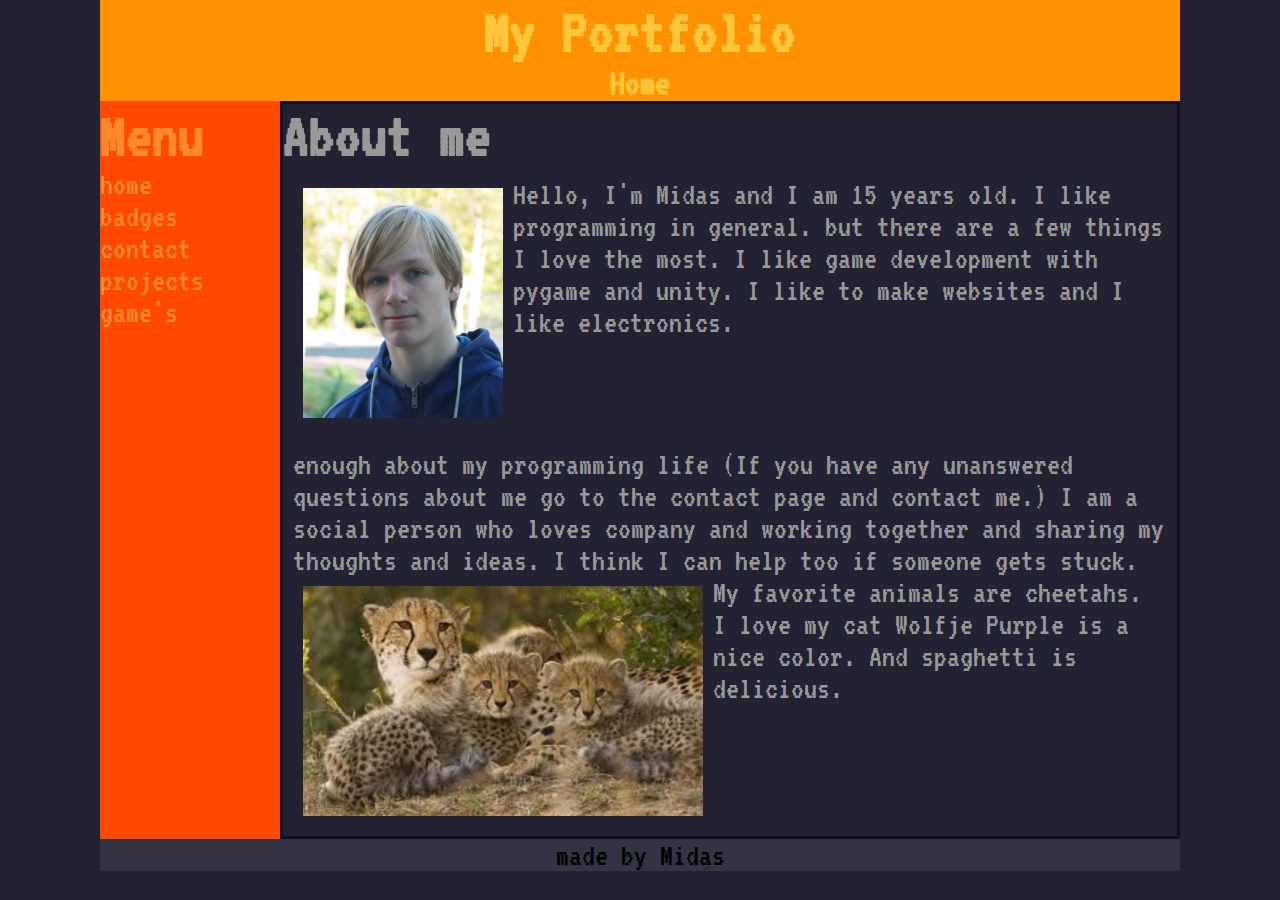
==== index.html @ 2a238517 "add css flip to site for future use" ====
<!DOCTYPE html>
<html>
  <head>
    <meta charset="utf-8">
    <style>
    @import url('https://fonts.googleapis.com/css?family=VT323');
    </style>
    <link rel="stylesheet" href="css/style.css" id="css_link">
    <script type="text/javascript" src="css_flip.js"></script>
    <title>home</title>
  </head>
  <body onload="set_css_state()">
    <div class="wrapper">
      <header>
        <h1>My Portfolio</h1>
        <h3>Home</h3>
      </header>
      <div class="middel">
        <nav>
          <ul>
            <li><h1>Menu</h1></li>
            <li><a href="index.html">home</a></li>
            <li><a href="badges.html">badges</a></li>
            <li><a href="contact.html">contact</a></li>
            <li><a href="projects.html">projects</a></li>
            <li><a href="game.html">game's</a></li>
          </ul>
        </nav>
        <section>
          <div class="home_section">
            <h1>About me</h1>
            <p>
              Hello, I'm Midas and I am 15 years old.
              <img src="images/headshot.jpg" alt="headshot" width="200" height="230">
              I like programming in general. but there are a few things I love the most. I like game development with pygame and unity.  I like to make websites and I like electronics.
            </p>
            <p>
              enough about my programming life (If you have any unanswered questions about me go to the contact page and contact me.)
              I am a social person who loves company and working together and sharing my thoughts and ideas. I think I can help too if someone gets stuck.
              <img src="images/cheeta.jpg" alt="cheetah" width="400" height="230">
              My favorite animals are cheetahs.
              I love my cat Wolfje
              Purple is a nice color.
              And spaghetti is delicious.
            </p>
            <br>
            <!--
              <button onclick="flip_css()">
                <p id='flip_button_text'>change style to new</p>
              </button>
            -->
          </div>
        </section>
      </div>
      <footer><p>made by Midas</p></footer>
    </div>
  </body>
</html>
---- css/style.css ----
*{
  margin: 0px;
  padding: 0px;
}

body{
  background-color: #222233;
  font-family: 'VT323', monospace;
  font-size: 200%;
}

.wrapper{
  width: 1080px;
  margin: auto;
}

header{
  color: #ffc63c;
  background-color: #ff9200;
  text-align: center;
  float: left;
  width: 100%;
}

.middel{
  display: table;
  width: 100%;
  clear: left;
  float: left;
}

nav{
  display: table-cell;
  width: 15%;
  height: 100%;
  background-color: #ff4900;
  color: #ff892a;
}

nav ul {
    list-style-type: none;
}

nav li a:link{
  list-style-type: none;
  color: #ff892a;
  text-decoration: none;
}

nav li a:hover{
  list-style-type: none;
  color: #ffbd4c;
  text-decoration: none;
}

nav li a:active{
  list-style-type: none;
  color: #ff892a;
  text-decoration: none;
}

nav li a:visited{
  list-style-type: none;
  color: #ff892a;
  text-decoration: none;
}

section{
  display: table-cell;
  margin: 10px;
  width: 75%;
  height: 100%;
  color: #999999;
  border-style: solid;
  border-color: #112;
}

div.home_section p img{
  float: left;
  margin: 10px;
}
div.home_section p{
  float: left;
  margin: 10px;
}

article{
  border-color: #112;
  border-style: solid;
  margin: 10px;
}

article h1{
  background-color: #334;
}

article p {
  margin: 10px;
}

article p img{
  float: left;
  margin: 10px;
}

figure{
  display: inline-block;
}

footer{
  text-align: center;
  float: left;
  clear: both;
  width: 100%;
  background-color: #333344;
}

.credly__user > div > div {
  background-color: #222233 !important;
}

.credly__user a {
  background-color: #223 !important;
  width: 100px !important;
  height: 100px !important;
  border-color: #223 !important;
  border-radius: 15px 50px 30px 5px !important;
}

.credly__user a img {
  width: 75px !important;
  height: 75px !important;
}

.credly__user p {
  color: #223 !important;
}
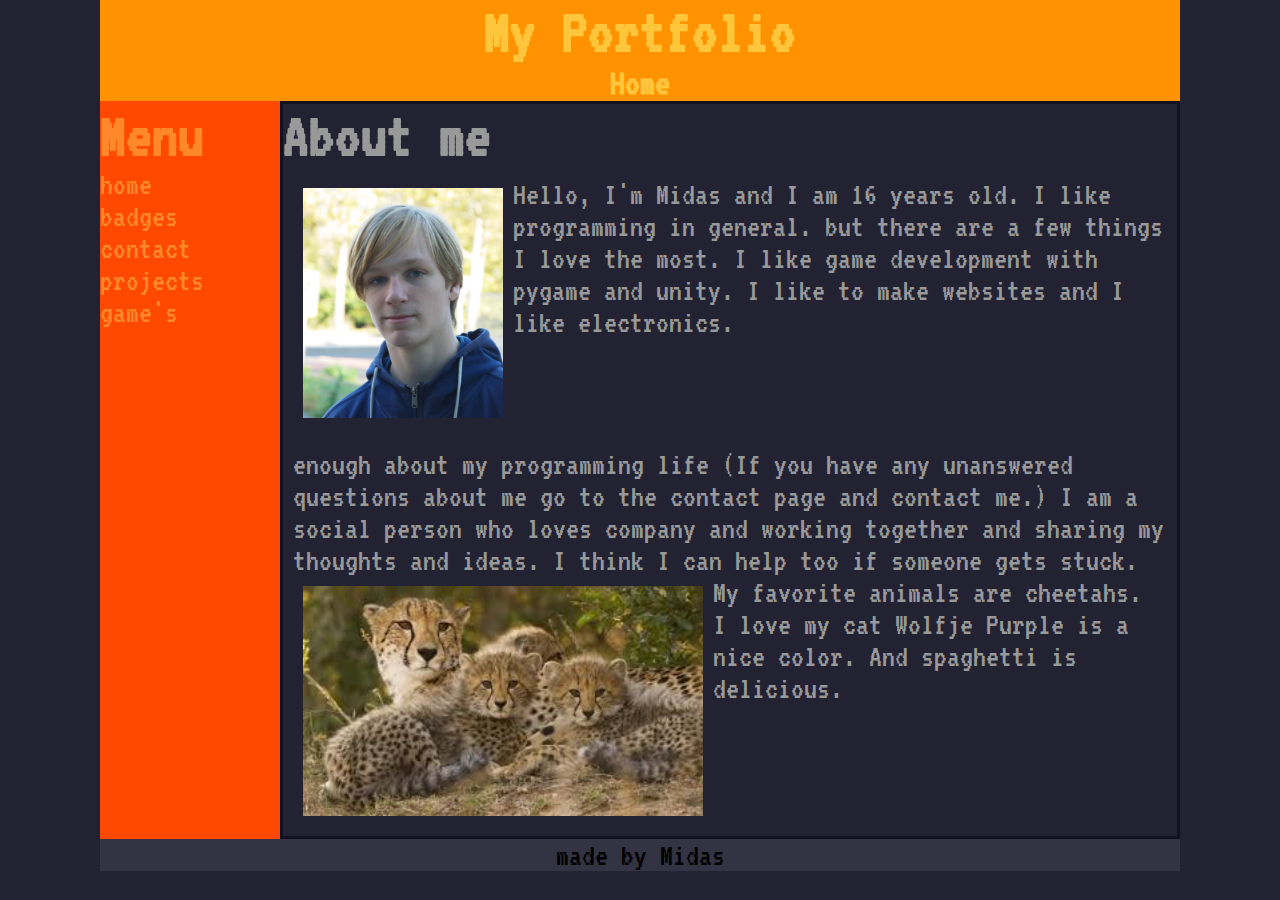
==== commit 11418821: "Add Ai learns to drive to projects" ====
--- a/index.html
+++ b/index.html
@@ -30,7 +30,7 @@
           <div class="home_section">
             <h1>About me</h1>
             <p>
-              Hello, I'm Midas and I am 15 years old.
+              Hello, I'm Midas and I am 16 years old.
               <img src="images/headshot.jpg" alt="headshot" width="200" height="230">
               I like programming in general. but there are a few things I love the most. I like game development with pygame and unity.  I like to make websites and I like electronics.
             </p>
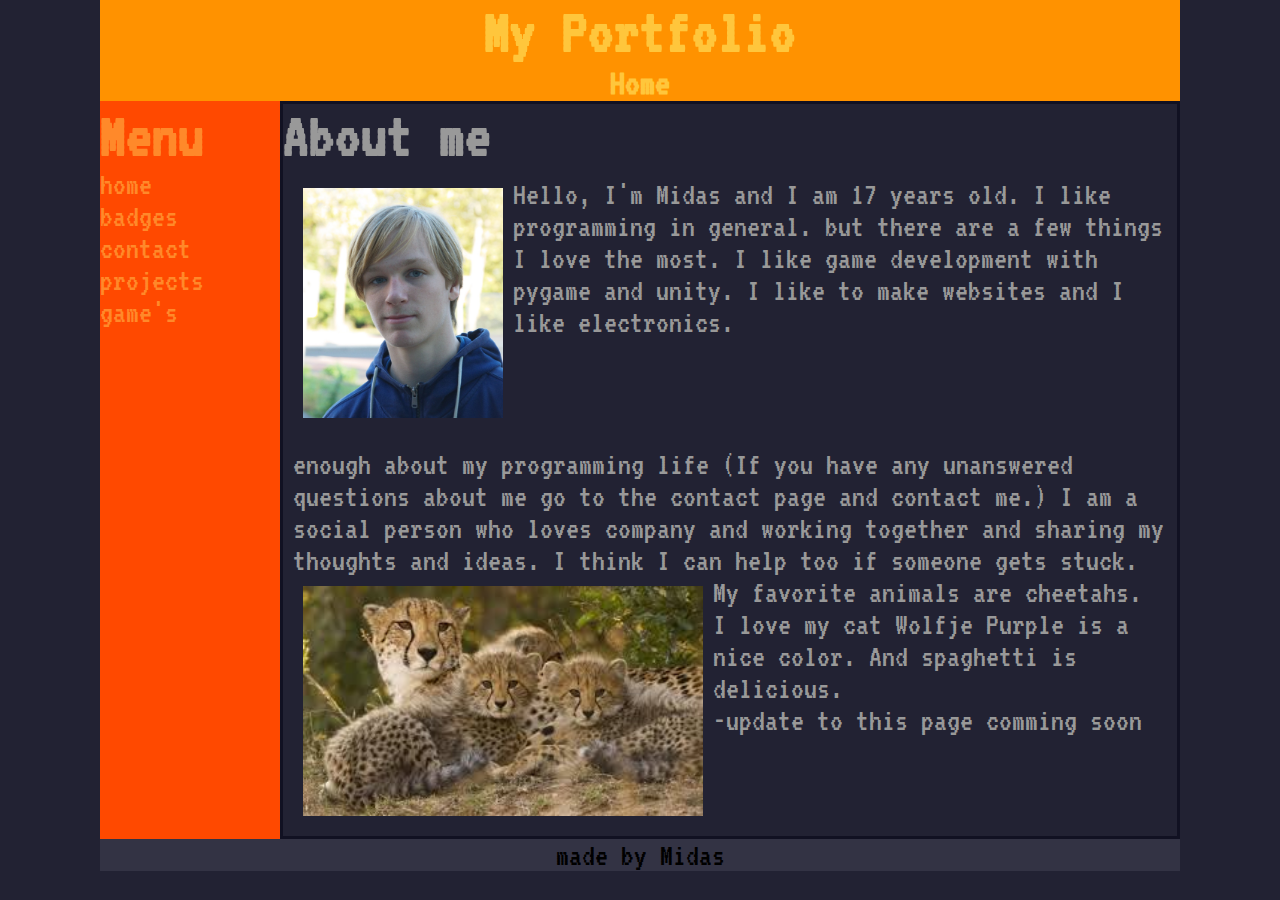
==== commit b6e227c7: "[change] the text" ====
--- a/index.html
+++ b/index.html
@@ -1,58 +1,61 @@
-<!DOCTYPE html>
-<html>
-  <head>
-    <meta charset="utf-8">
-    <style>
-    @import url('https://fonts.googleapis.com/css?family=VT323');
-    </style>
-    <link rel="stylesheet" href="css/style.css" id="css_link">
-    <script type="text/javascript" src="css_flip.js"></script>
-    <title>home</title>
-  </head>
-  <body onload="set_css_state()">
-    <div class="wrapper">
-      <header>
-        <h1>My Portfolio</h1>
-        <h3>Home</h3>
-      </header>
-      <div class="middel">
-        <nav>
-          <ul>
-            <li><h1>Menu</h1></li>
-            <li><a href="index.html">home</a></li>
-            <li><a href="badges.html">badges</a></li>
-            <li><a href="contact.html">contact</a></li>
-            <li><a href="projects.html">projects</a></li>
-            <li><a href="game.html">game's</a></li>
-          </ul>
-        </nav>
-        <section>
-          <div class="home_section">
-            <h1>About me</h1>
-            <p>
-              Hello, I'm Midas and I am 16 years old.
-              <img src="images/headshot.jpg" alt="headshot" width="200" height="230">
-              I like programming in general. but there are a few things I love the most. I like game development with pygame and unity.  I like to make websites and I like electronics.
-            </p>
-            <p>
-              enough about my programming life (If you have any unanswered questions about me go to the contact page and contact me.)
-              I am a social person who loves company and working together and sharing my thoughts and ideas. I think I can help too if someone gets stuck.
-              <img src="images/cheeta.jpg" alt="cheetah" width="400" height="230">
-              My favorite animals are cheetahs.
-              I love my cat Wolfje
-              Purple is a nice color.
-              And spaghetti is delicious.
-            </p>
-            <br>
-            <!--
-              <button onclick="flip_css()">
-                <p id='flip_button_text'>change style to new</p>
-              </button>
-            -->
-          </div>
-        </section>
-      </div>
-      <footer><p>made by Midas</p></footer>
-    </div>
-  </body>
-</html>
+<!DOCTYPE html>
+<html>
+  <head>
+    <meta charset="utf-8">
+    <style>
+    @import url('https://fonts.googleapis.com/css?family=VT323');
+    </style>
+    <link rel="stylesheet" href="css/style.css" id="css_link">
+    <script type="text/javascript" src="css_flip.js"></script>
+    <title>home</title>
+  </head>
+  <body onload="set_css_state()">
+    <div class="wrapper">
+      <header>
+        <h1>My Portfolio</h1>
+        <h3>Home</h3>
+      </header>
+      <div class="middel">
+        <nav>
+          <ul>
+            <li><h1>Menu</h1></li>
+            <li><a href="index.html">home</a></li>
+            <li><a href="badges.html">badges</a></li>
+            <li><a href="contact.html">contact</a></li>
+            <li><a href="projects.html">projects</a></li>
+            <li><a href="game.html">game's</a></li>
+          </ul>
+        </nav>
+        <section>
+          <div class="home_section">
+            <h1>About me</h1>
+            <p>
+              Hello, I'm Midas and I am 17 years old.
+              <img src="images/headshot.jpg" alt="headshot" width="200" height="230">
+              I like programming in general. but there are a few things I love the most. I like game development with pygame and unity.  I like to make websites and I like electronics.
+            </p>
+            <p>
+              enough about my programming life (If you have any unanswered questions about me go to the contact page and contact me.)
+              I am a social person who loves company and working together and sharing my thoughts and ideas. I think I can help too if someone gets stuck.
+              <img src="images/cheeta.jpg" alt="cheetah" width="400" height="230">
+              My favorite animals are cheetahs.
+              I love my cat Wolfje
+              Purple is a nice color.
+              And spaghetti is delicious.
+              <br>
+
+              -update to this page comming soon
+            </p>
+            <br>
+            <!--
+              <button onclick="flip_css()">
+                <p id='flip_button_text'>change style to new</p>
+              </button>
+            -->
+          </div>
+        </section>
+      </div>
+      <footer><p>made by Midas</p></footer>
+    </div>
+  </body>
+</html>
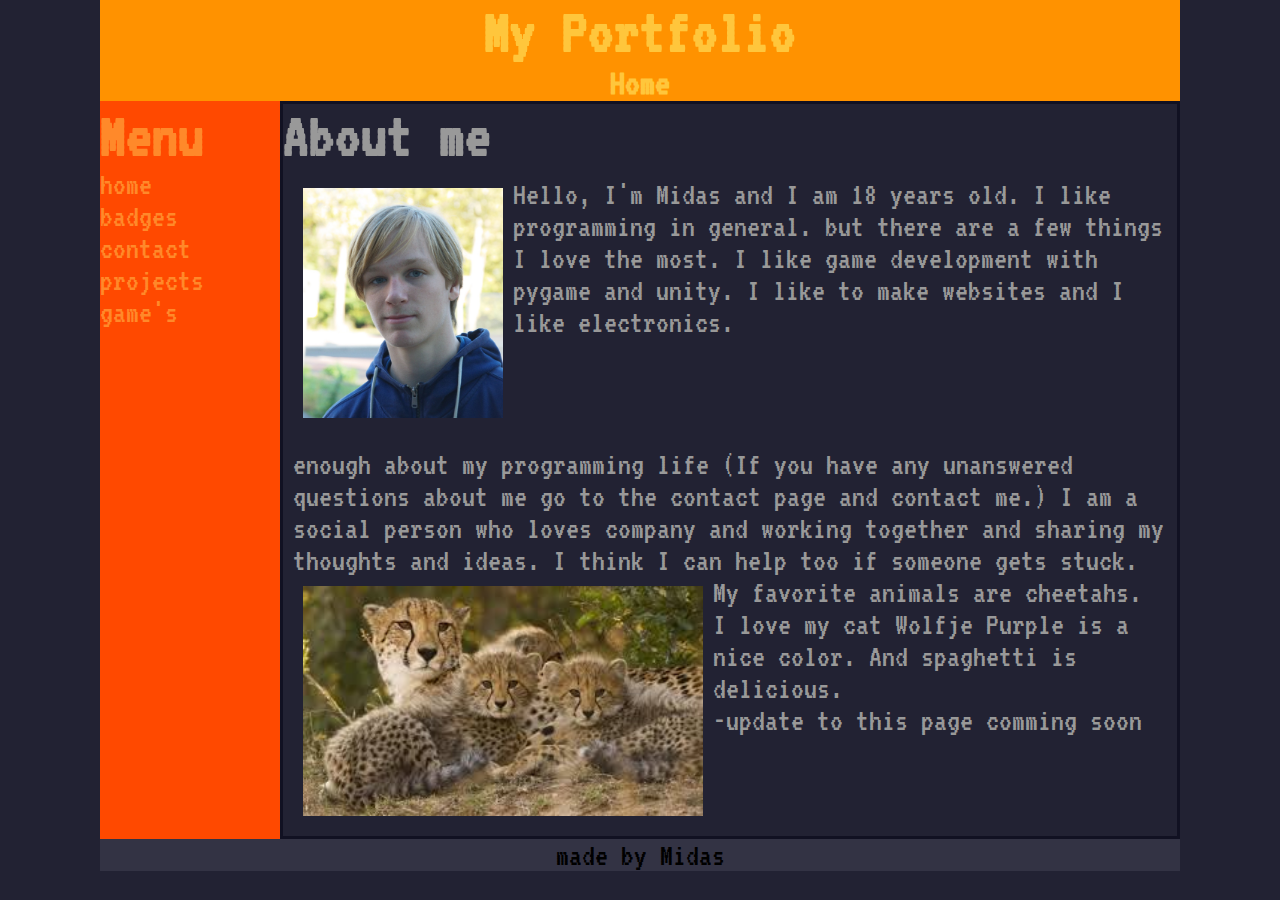
==== commit f6c96fab: "[change] title of page and age" ====
--- a/index.html
+++ b/index.html
@@ -7,7 +7,7 @@
     </style>
     <link rel="stylesheet" href="css/style.css" id="css_link">
     <script type="text/javascript" src="css_flip.js"></script>
-    <title>home</title>
+    <title>Midas S - Home</title>
   </head>
   <body onload="set_css_state()">
     <div class="wrapper">
@@ -30,7 +30,7 @@
           <div class="home_section">
             <h1>About me</h1>
             <p>
-              Hello, I'm Midas and I am 17 years old.
+              Hello, I'm Midas and I am 18 years old.
               <img src="images/headshot.jpg" alt="headshot" width="200" height="230">
               I like programming in general. but there are a few things I love the most. I like game development with pygame and unity.  I like to make websites and I like electronics.
             </p>
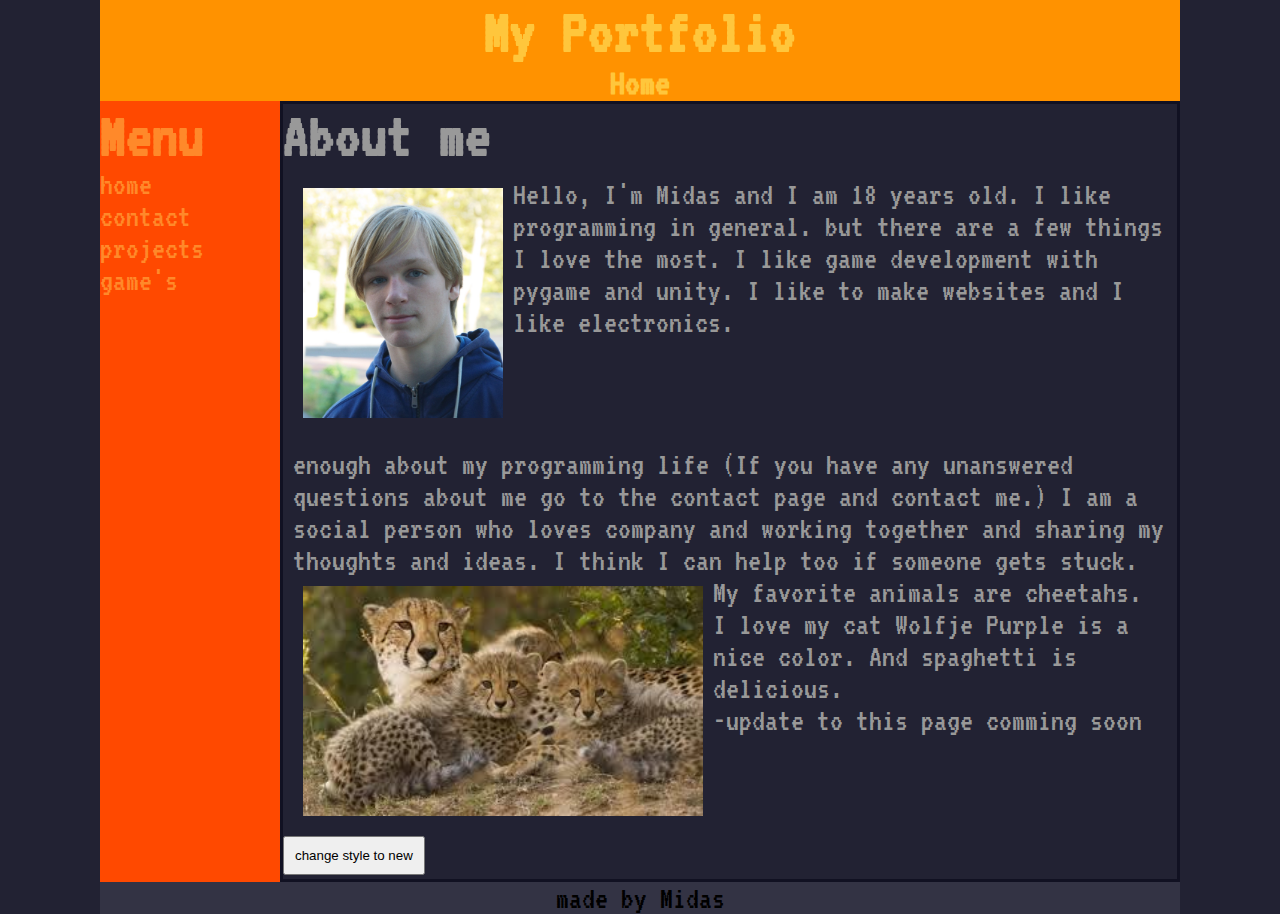
==== commit 883a31f0: "new style" ====
--- a/index.html
+++ b/index.html
@@ -20,7 +20,7 @@
           <ul>
             <li><h1>Menu</h1></li>
             <li><a href="index.html">home</a></li>
-            <li><a href="badges.html">badges</a></li>
+            <!-- <li><a href="badges.html">badges</a></li> -->
             <li><a href="contact.html">contact</a></li>
             <li><a href="projects.html">projects</a></li>
             <li><a href="game.html">game's</a></li>
@@ -47,11 +47,11 @@
               -update to this page comming soon
             </p>
             <br>
-            <!--
+            
               <button onclick="flip_css()">
                 <p id='flip_button_text'>change style to new</p>
               </button>
-            -->
+           
           </div>
         </section>
       </div>
--- a/css/style.css
+++ b/css/style.css
@@ -115,7 +115,7 @@
   background-color: #333344;
 }
 
-.credly__user > div > div {
+/* .credly__user > div > div {
   background-color: #222233 !important;
 }
 
@@ -134,4 +134,4 @@
 
 .credly__user p {
   color: #223 !important;
-}
+} */
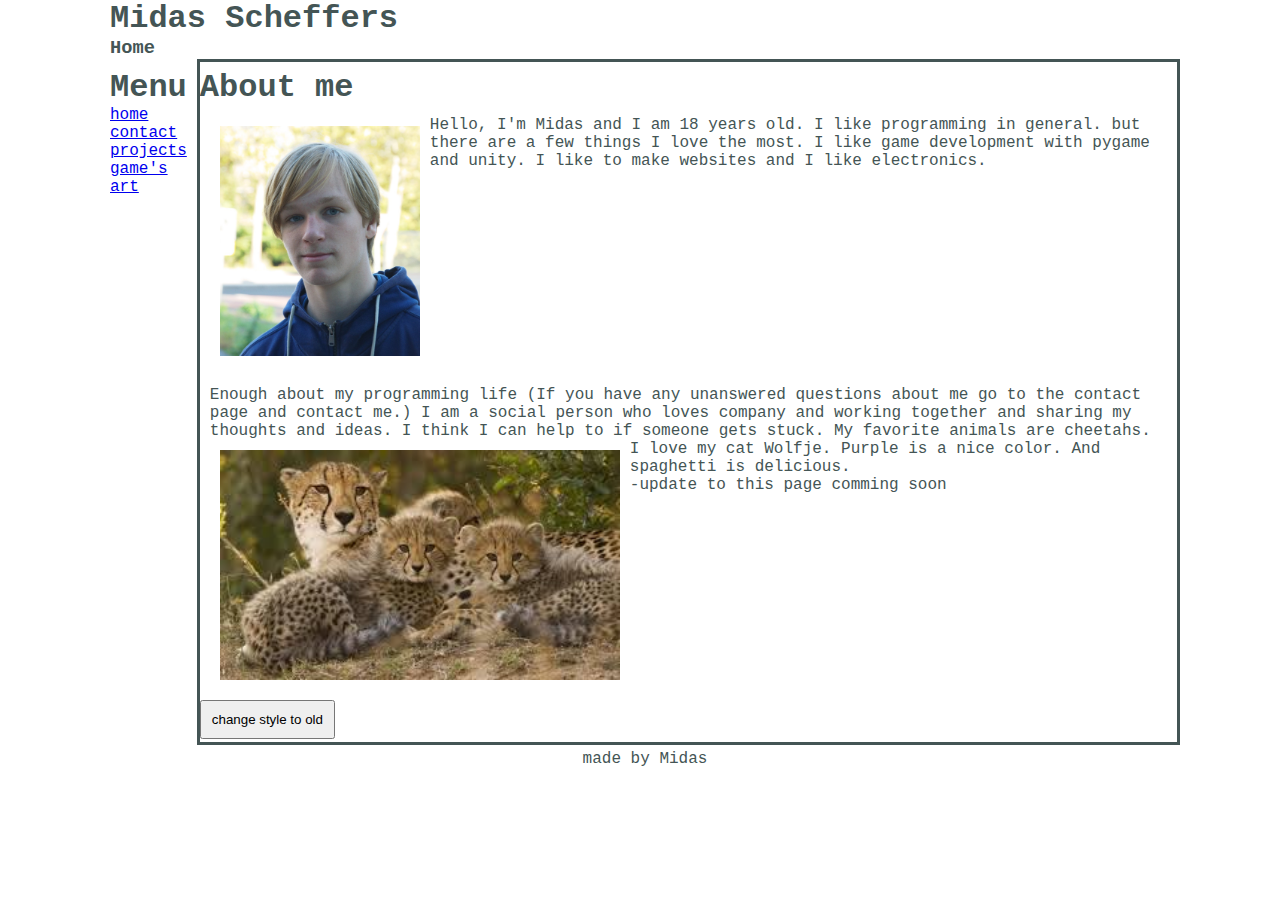
==== commit 1fe03450: "[change] new style, put everything in the right spot" ====
--- a/index.html
+++ b/index.html
@@ -12,7 +12,7 @@
   <body onload="set_css_state()">
     <div class="wrapper">
       <header>
-        <h1>My Portfolio</h1>
+        <h1>Midas Scheffers</h1>
         <h3>Home</h3>
       </header>
       <div class="middel">
@@ -24,6 +24,7 @@
             <li><a href="contact.html">contact</a></li>
             <li><a href="projects.html">projects</a></li>
             <li><a href="game.html">game's</a></li>
+            <li><a href="art.html">art</a></li>
           </ul>
         </nav>
         <section>
@@ -35,11 +36,11 @@
               I like programming in general. but there are a few things I love the most. I like game development with pygame and unity.  I like to make websites and I like electronics.
             </p>
             <p>
-              enough about my programming life (If you have any unanswered questions about me go to the contact page and contact me.)
-              I am a social person who loves company and working together and sharing my thoughts and ideas. I think I can help too if someone gets stuck.
+              Enough about my programming life (If you have any unanswered questions about me go to the contact page and contact me.)
+              I am a social person who loves company and working together and sharing my thoughts and ideas. I think I can help to if someone gets stuck.
               <img src="images/cheeta.jpg" alt="cheetah" width="400" height="230">
               My favorite animals are cheetahs.
-              I love my cat Wolfje
+              I love my cat Wolfje.
               Purple is a nice color.
               And spaghetti is delicious.
               <br>
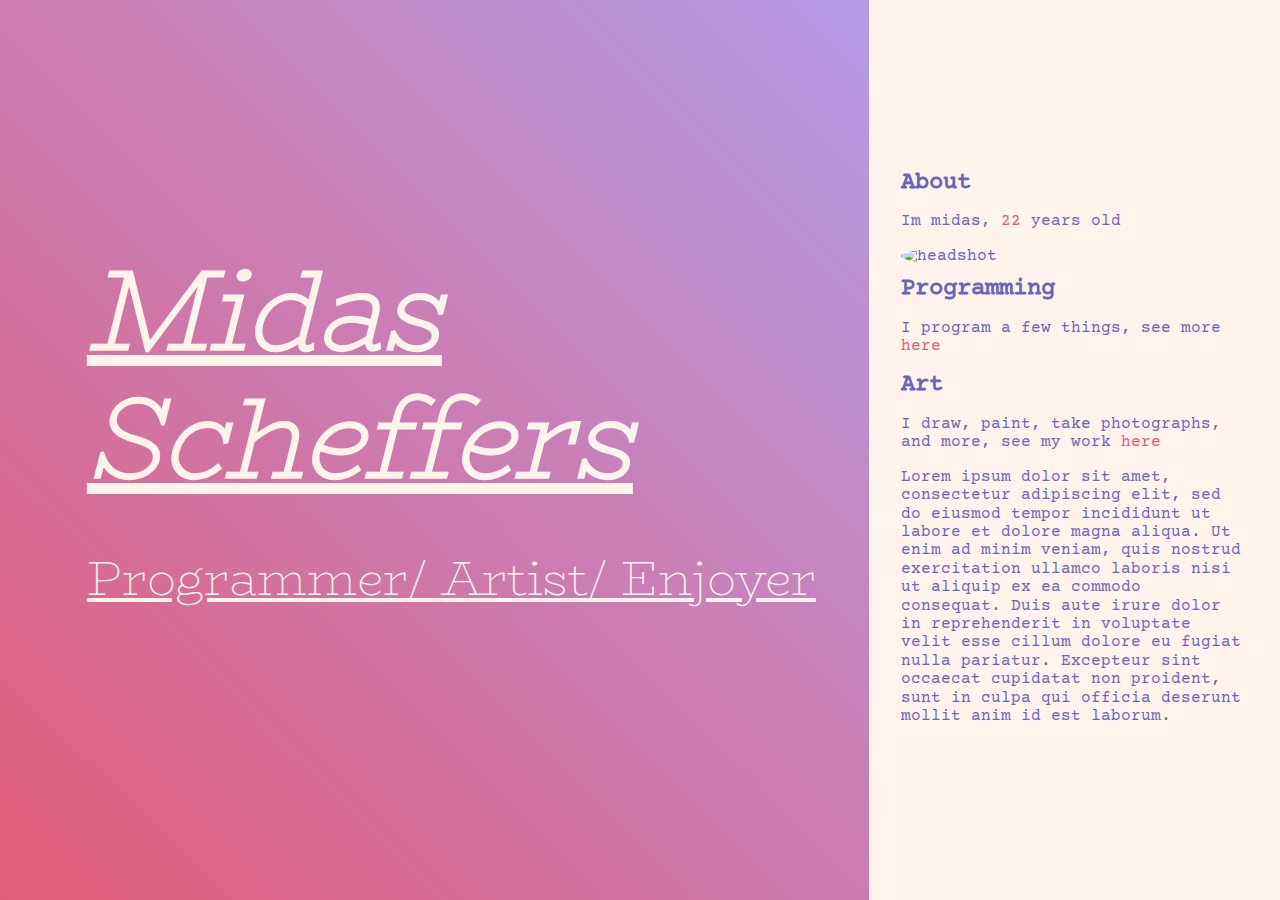
==== commit cdb79323: "[change] to new scheme" ====
--- a/index.html
+++ b/index.html
@@ -1,62 +1,38 @@
-<!DOCTYPE html>
-<html>
-  <head>
-    <meta charset="utf-8">
-    <style>
-    @import url('https://fonts.googleapis.com/css?family=VT323');
-    </style>
-    <link rel="stylesheet" href="css/style.css" id="css_link">
-    <script type="text/javascript" src="css_flip.js"></script>
-    <title>Midas S - Home</title>
-  </head>
-  <body onload="set_css_state()">
-    <div class="wrapper">
-      <header>
-        <h1>Midas Scheffers</h1>
-        <h3>Home</h3>
-      </header>
-      <div class="middel">
-        <nav>
-          <ul>
-            <li><h1>Menu</h1></li>
-            <li><a href="index.html">home</a></li>
-            <!-- <li><a href="badges.html">badges</a></li> -->
-            <li><a href="contact.html">contact</a></li>
-            <li><a href="projects.html">projects</a></li>
-            <li><a href="game.html">game's</a></li>
-            <li><a href="art.html">art</a></li>
-          </ul>
-        </nav>
-        <section>
-          <div class="home_section">
-            <h1>About me</h1>
-            <p>
-              Hello, I'm Midas and I am 18 years old.
-              <img src="images/headshot.jpg" alt="headshot" width="200" height="230">
-              I like programming in general. but there are a few things I love the most. I like game development with pygame and unity.  I like to make websites and I like electronics.
-            </p>
-            <p>
-              Enough about my programming life (If you have any unanswered questions about me go to the contact page and contact me.)
-              I am a social person who loves company and working together and sharing my thoughts and ideas. I think I can help to if someone gets stuck.
-              <img src="images/cheeta.jpg" alt="cheetah" width="400" height="230">
-              My favorite animals are cheetahs.
-              I love my cat Wolfje.
-              Purple is a nice color.
-              And spaghetti is delicious.
-              <br>
-
-              -update to this page comming soon
-            </p>
-            <br>
-            
-              <button onclick="flip_css()">
-                <p id='flip_button_text'>change style to new</p>
-              </button>
-           
-          </div>
-        </section>
-      </div>
-      <footer><p>made by Midas</p></footer>
-    </div>
-  </body>
-</html>
+<!DOCTYPE html>
+<html lang="en">
+<head>
+    <meta charset="UTF-8">
+    <meta http-equiv="X-UA-Compatible" content="IE=edge">
+    <meta name="viewport" content="width=device-width, initial-scale=1.0">
+    <link rel="stylesheet" href="style/normalize.css">
+    <link rel="stylesheet" href="style/main.css">
+    <link rel="shortcut icon" type="image/jpg" href="favicon-32x32.png">
+    <title>Home - Midas Scheffers</title>
+</head>
+<body>
+    <header class="landing_head">
+        <h1>Midas Scheffers</h1>
+        <p><a href="programming.html">Programmer</a>/ <a href="art.html">Artist</a>/ Enjoyer</p>
+    </header>
+    <div class="wrapper_head">
+        <middle>
+            <h2>About</h2>
+            <p>
+                Im midas, <span id="age">age</span> years old 
+            </p>
+            <img src="images/headshot_2.jpg" alt="headshot" id="headshot">
+            
+            
+            <h2>Programming</h2>
+            <p>I program a few things, see more <a href="programming.html">here</a></p>
+            
+            <h2>Art</h2>
+            <p>I draw, paint, take photographs, and more, see my work <a href="art.html">here</a></p>
+            <p>
+                Lorem ipsum dolor sit amet, consectetur adipiscing elit, sed do eiusmod tempor incididunt ut labore et dolore magna aliqua. Ut enim ad minim veniam, quis nostrud exercitation ullamco laboris nisi ut aliquip ex ea commodo consequat. Duis aute irure dolor in reprehenderit in voluptate velit esse cillum dolore eu fugiat nulla pariatur. Excepteur sint occaecat cupidatat non proident, sunt in culpa qui officia deserunt mollit anim id est laborum.
+            </p>
+        </middle>
+    </div>
+    <script src="age.js"></script>
+</body>
+</html>--- a/style/main.css
+++ b/style/main.css
@@ -0,0 +1,218 @@
+
+:root{
+    --light: #fff3eb;
+    --lighter: #fff9f5;
+    --middle: #e25c79;
+    --dark: #aaaaff;
+    --darker: #66b;
+
+    --break-point: 60em;
+}
+
+
+@font-face {
+    font-family: 'BioRhyme';
+    font-style: normal;
+    font-weight: 200;
+    src: url(../fonts/biorhyme.woff2) format('woff2');
+}
+
+@font-face {
+    font-family: 'Courier P';
+    font-style: normal;
+    font-weight: 200;
+    src: url(../fonts/courier_prime.woff2) format('woff2');
+}
+
+
+@keyframes fadeIn {
+    0% {opacity:0; margin-left: -1vw;}
+    100% {opacity:1; margin-left: 0px;}
+}
+
+
+/* styling */
+
+
+
+body{
+    font-family: 'Courier P', 'Segoe UI', Tahoma, Verdana, sans-serif;
+    background-color: var(--light);
+    color: var(--darker);
+    overflow-x: hidden;
+    padding: 0px;
+    margin: 0px;
+    background: var(--dark);
+    background: linear-gradient(45deg, var(--middle) 0%, var(--dark) 100%);
+}
+
+@media (min-width: 60rem){
+    body{
+        display: flex;
+        justify-content: center;
+    }
+}
+
+.gradient{
+    background: var(--dark);
+}
+
+.wrapper_head{
+    max-width: 60em;
+    padding: 2em;
+    background-color: var(--light);
+    display: flex;
+    flex-direction: column;
+    justify-content: center;
+    background-color: var(--light);
+    /* background-color: #aaa; */
+}
+
+@media (min-width: 60em){
+    .wrapper_head{
+        width: min(40vw, 60em);
+    }
+}
+
+.wrapper{
+    max-width: 60em;
+    padding: 2em;
+    min-height: 100%;
+    min-height: 100vh;
+    display: flex;
+    flex-direction: column;
+    background-color: var(--light);
+    /* background-color: #aaa; */
+}
+
+@media (min-width: 60em){
+    .wrapper{
+        max-width: 60em;
+    }
+}
+
+h1{
+    margin: 0px;
+}
+
+h1 a{
+    color: var(--darker);
+}
+
+h2{
+    margin: 0px;
+}
+
+a{
+    color: var(--middle);
+    text-decoration: none;
+}
+
+
+article{
+    margin-top: 20px;
+    /* background-color: var(--lighter);
+    border-color: var(--light); */
+    /* border-style: solid;
+    border-width: 1px;
+    border-radius: 6px; */
+    padding: 1em;
+}
+
+
+#headshot {
+    border-radius: 100%;
+    width: 40%;
+}
+
+#headshot_inline{
+    border-radius: 100%;
+    width: 200px;
+}
+
+
+header:not([class]){
+    display: flex;
+    align-items: center;
+    flex-wrap: wrap;
+    justify-content: space-around;
+    margin: 30px;
+    text-align: center;
+}
+
+header:not([class]) > *{
+    flex: 0 1 33%;
+}
+
+header:not([class]) > h1{
+    margin: 20px;
+}
+
+
+article h2{
+    /* background-color: var(--middle);
+    color: var(--light); */
+    border-radius: 6px;
+    padding: 6px;
+}
+
+article p{
+    margin: 10px;
+}
+
+article p img{
+    float: left;
+    margin: 10px;
+}
+
+img{
+    display: block;
+    max-width: 100%;
+}
+
+
+#age{
+    color: var(--middle);
+}
+
+
+header.landing_head {
+    font-family: 'BioRhyme', serif;
+    display: flex;
+    flex-direction: column;
+    justify-content: center;
+    width: 100vw;
+    height: 100vh;
+    
+    color: var(--light);
+}
+
+header.landing_head h1{
+    animation: fadeIn linear 1s;
+    font-size: clamp(3rem, 1rem + 10vw ,7rem);
+    font-style: italic;
+    text-decoration: underline;
+    padding-left: 10%;
+}
+
+header.landing_head p{
+    animation: fadeIn linear 1s;
+    font-size: clamp(1rem, 0.5rem + 5vw ,3rem);
+    padding-left: 10%;
+    font-style: bold;
+    text-decoration: underline;
+}
+
+header.landing_head a{
+    color: var(--light);
+}
+
+middle h2{
+    margin-top: 10px;
+}
+
+.clearfix:after {
+    content: "";
+    clear: both;
+    display: table;
+  }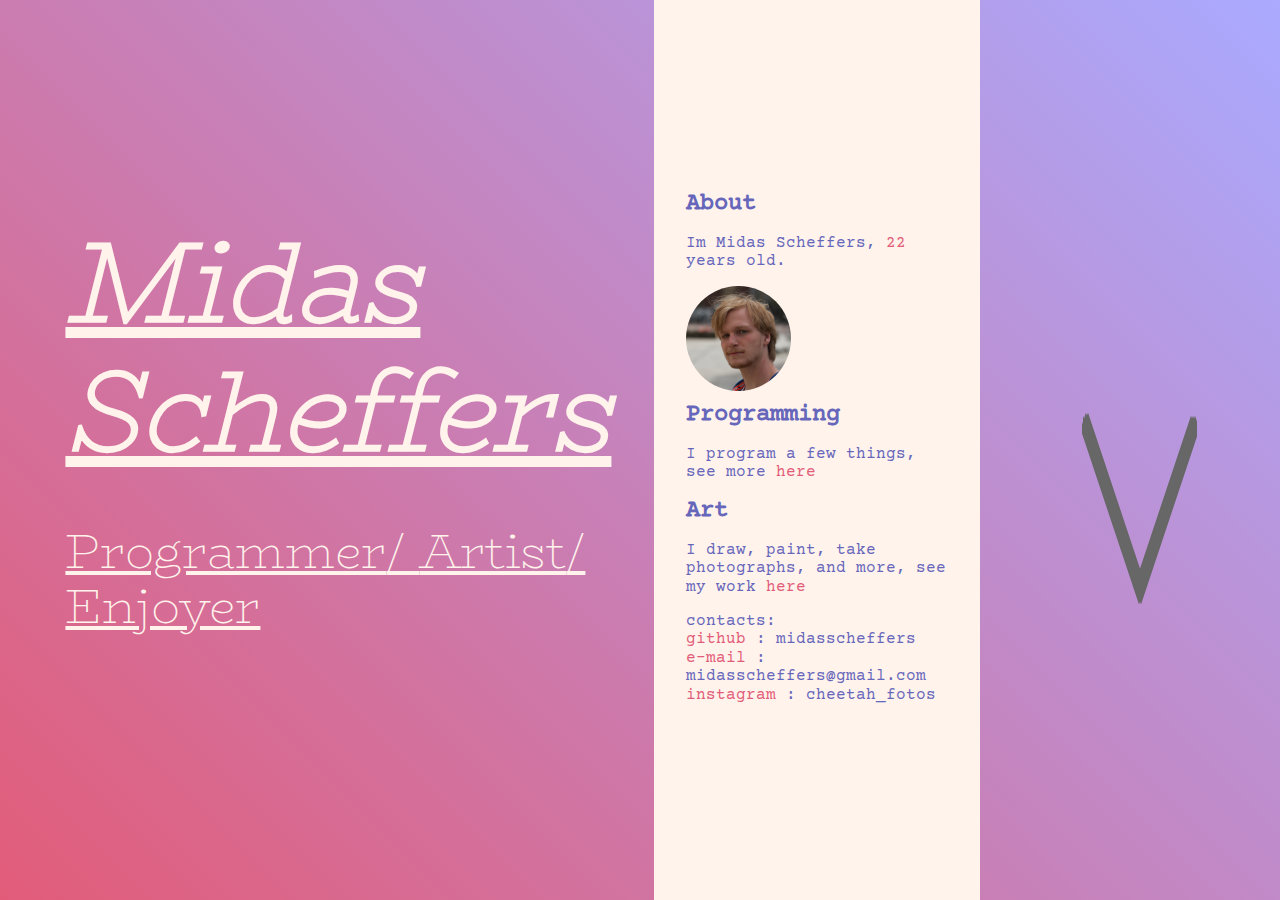
==== commit 323d9ab6: "[populate] site" ====
--- a/index.html
+++ b/index.html
@@ -18,7 +18,7 @@
         <middle>
             <h2>About</h2>
             <p>
-                Im midas, <span id="age">age</span> years old 
+                Im Midas Scheffers, <span id="age">age</span> years old.
             </p>
             <img src="images/headshot_2.jpg" alt="headshot" id="headshot">
             
@@ -29,10 +29,14 @@
             <h2>Art</h2>
             <p>I draw, paint, take photographs, and more, see my work <a href="art.html">here</a></p>
             <p>
-                Lorem ipsum dolor sit amet, consectetur adipiscing elit, sed do eiusmod tempor incididunt ut labore et dolore magna aliqua. Ut enim ad minim veniam, quis nostrud exercitation ullamco laboris nisi ut aliquip ex ea commodo consequat. Duis aute irure dolor in reprehenderit in voluptate velit esse cillum dolore eu fugiat nulla pariatur. Excepteur sint occaecat cupidatat non proident, sunt in culpa qui officia deserunt mollit anim id est laborum.
+                contacts: <br>
+                <a href="https://www.github.com/midasscheffers">github</a> : midasscheffers<br> 
+                <a href="mailto:midasscheffers@gmail.com">e-mail</a> : midasscheffers@gmail.com <br>
+                <a href="https://instagram.com/cheetah_fotos">instagram</a> : cheetah_fotos
             </p>
         </middle>
     </div>
+    <img src="images/down_arrow.gif" alt="down_arrow" id="down_arrow">
     <script src="age.js"></script>
 </body>
 </html>